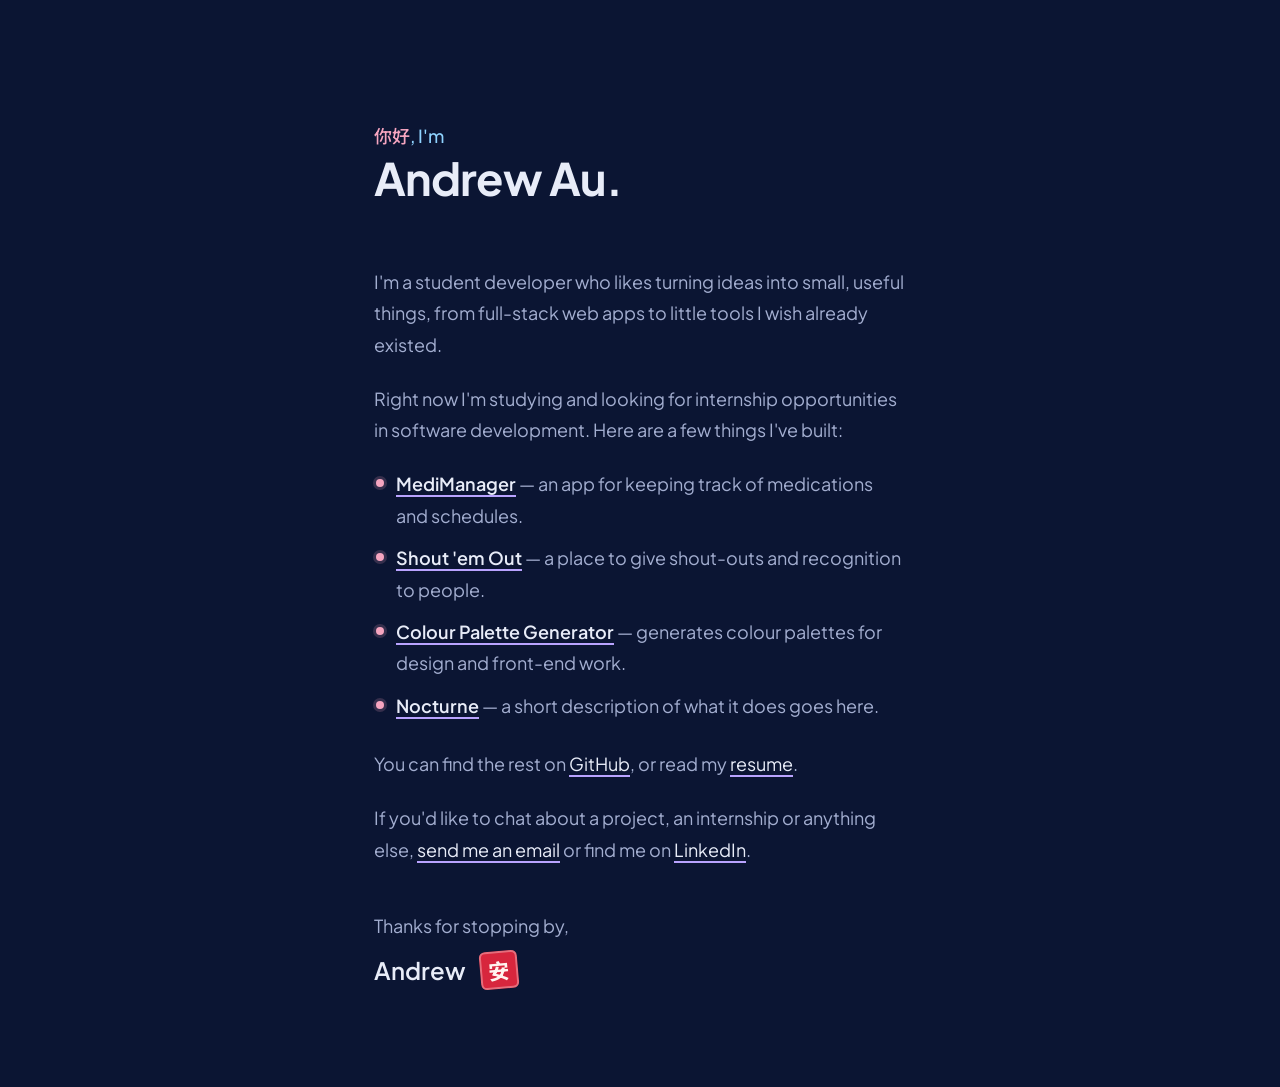
==== index.html @ 867ec083 "Andrew Au portfolio: letter-style one-page site" ====
<!doctype html>
<html lang="en">
<head>
  <meta charset="utf-8">
  <meta name="viewport" content="width=device-width, initial-scale=1">
  <title>Andrew Au</title>
  <meta name="description" content="Andrew Au, student developer. Projects, resume and contact.">
  <meta name="theme-color" content="#0b1533">
  <meta property="og:title" content="Andrew Au">
  <meta property="og:description" content="Student developer. Projects, resume and contact.">
  <meta property="og:type" content="website">
  <link rel="icon" href="assets/favicon.svg" type="image/svg+xml">
  <link rel="preconnect" href="https://fonts.googleapis.com">
  <link rel="preconnect" href="https://fonts.gstatic.com" crossorigin>
  <link href="https://fonts.googleapis.com/css2?family=Plus+Jakarta+Sans:wght@400;500;600;700&family=Noto+Sans+TC:wght@400;700&display=swap" rel="stylesheet">
  <link rel="stylesheet" href="style.css">
</head>
<body>
  <main class="letter">
    <header>
      <p class="greeting"><span class="zh" lang="zh-Hant">你好</span>, I'm</p>
      <h1>Andrew Au.</h1>
    </header>

    <!-- TODO: replace with your own words. Keep it short and personal. -->
    <p>
      I'm a student developer who likes turning ideas into small, useful things,
      from full-stack web apps to little tools I wish already existed.
    </p>
    <p>
      Right now I'm studying and looking for internship opportunities in software
      development. Here are a few things I've built:
    </p>

    <!-- TODO: update each description. -->
    <ul class="projects">
      <li>
        <a href="https://github.com/eysix/medimanager">MediManager</a>
        <span>an app for keeping track of medications and schedules.</span>
      </li>
      <li>
        <a href="https://github.com/eysix/Shout-em-Out">Shout 'em Out</a>
        <span>a place to give shout-outs and recognition to people.</span>
      </li>
      <li>
        <a href="https://github.com/eysix/Colour-Palette-Generator">Colour Palette Generator</a>
        <span>generates colour palettes for design and front-end work.</span>
      </li>
      <li>
        <a href="https://github.com/eysix/Nocturne">Nocturne</a>
        <span>a short description of what it does goes here.</span>
      </li>
    </ul>

    <p>
      You can find the rest on <a href="https://github.com/eysix">GitHub</a>,
      or read my <a href="assets/andrew-au-resume.pdf">resume</a>.
    </p>

    <!-- TODO: replace the email and LinkedIn links. -->
    <p>
      If you'd like to chat about a project, an internship or anything else,
      <a href="mailto:hello@example.com">send me an email</a>
      or find me on <a href="https://www.linkedin.com/">LinkedIn</a>.
    </p>

    <footer class="signoff">
      <p>Thanks for stopping by,</p>
      <div class="signature">
        <span>Andrew</span>
        <!-- TODO: swap 安 for a character from your Chinese name. -->
        <span class="seal" aria-hidden="true">安</span>
      </div>
    </footer>
  </main>
</body>
</html>
---- style.css ----
:root {
  --bg: #0b1533;          /* royal navy */
  --text: #e8ecf8;
  --muted: #a3aed0;
  --purple: #b9a3ff;
  --sky: #8fd3ff;
  --vermilion: #d7263d;   /* seal red */
  --blossom: #f6a5c0;     /* plum blossom pink */

  --font: "Plus Jakarta Sans", "Noto Sans TC", system-ui, -apple-system, "Segoe UI", Roboto, sans-serif;
  --font-zh: "Noto Sans TC", "PingFang TC", "Microsoft JhengHei", sans-serif;
  color-scheme: dark;
}

*,
*::before,
*::after {
  box-sizing: border-box;
}

body {
  margin: 0;
  background: var(--bg);
  color: var(--text);
  font-family: var(--font);
  font-size: 18px;
  line-height: 1.75;
  -webkit-font-smoothing: antialiased;
}

.letter {
  max-width: 580px;
  margin: 0 auto;
  padding: 120px 24px 96px;
}

p {
  margin: 0 0 1.25em;
  color: var(--muted);
}

a {
  color: var(--text);
  text-decoration: underline;
  text-decoration-color: var(--purple);
  text-decoration-thickness: 1.5px;
  text-underline-offset: 4px;
  transition: color 0.15s ease, text-decoration-color 0.15s ease;
}

a:hover {
  color: var(--sky);
  text-decoration-color: var(--sky);
}

:focus-visible {
  outline: 2px solid var(--sky);
  outline-offset: 3px;
  border-radius: 2px;
}

/* Opening */
.greeting {
  margin: 0;
  color: var(--sky);
  font-weight: 500;
}

.zh {
  font-family: var(--font-zh);
  color: var(--blossom);
}

h1 {
  margin: 0 0 1.4em;
  font-size: clamp(2.2rem, 7vw, 2.8rem);
  font-weight: 700;
  line-height: 1.15;
  letter-spacing: -0.02em;
}

/* Project list */
.projects {
  list-style: none;
  margin: 0 0 1.5em;
  padding: 0;
}

.projects li {
  position: relative;
  padding-left: 22px;
  margin-bottom: 0.6em;
  color: var(--muted);
}

/* Small plum-blossom bullet */
.projects li::before {
  content: "";
  position: absolute;
  left: 2px;
  top: 0.62em;
  width: 8px;
  height: 8px;
  border-radius: 50%;
  background: var(--blossom);
  box-shadow: 0 0 0 3px rgba(246, 165, 192, 0.18);
}

.projects a {
  font-weight: 600;
}

.projects span::before {
  content: " — ";
}

/* Sign-off */
.signoff {
  margin-top: 2.5em;
}

.signoff p {
  margin-bottom: 0.4em;
}

.signature {
  display: flex;
  align-items: center;
  gap: 14px;
  font-size: 1.5rem;
  font-weight: 600;
  color: var(--text);
}

.seal {
  display: inline-grid;
  place-items: center;
  width: 38px;
  height: 38px;
  border-radius: 6px;
  background: var(--vermilion);
  color: #fff4ef;
  font-family: var(--font-zh);
  font-size: 21px;
  font-weight: 700;
  line-height: 1;
  transform: rotate(-5deg);
  box-shadow: inset 0 0 0 2px rgba(255, 244, 239, 0.35);
}

@media (max-width: 480px) {
  body {
    font-size: 17px;
  }
  .letter {
    padding-top: 72px;
  }
}

@media (prefers-reduced-motion: reduce) {
  a {
    transition: none;
  }
}
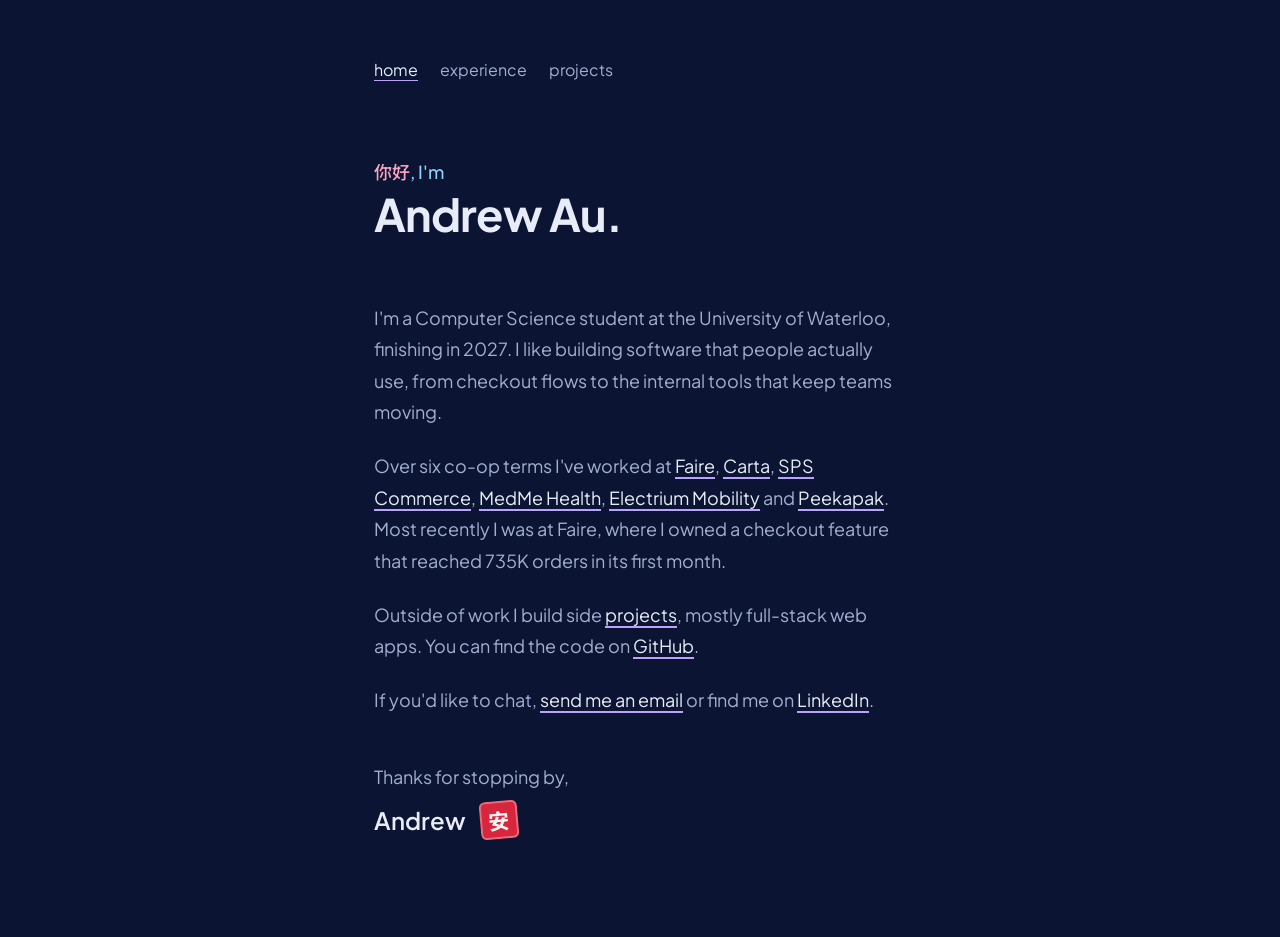
==== commit e6c87fdc: "Add Experience and Projects pages from resume and repos" ====
--- a/index.html
+++ b/index.html
@@ -4,10 +4,10 @@
   <meta charset="utf-8">
   <meta name="viewport" content="width=device-width, initial-scale=1">
   <title>Andrew Au</title>
-  <meta name="description" content="Andrew Au, student developer. Projects, resume and contact.">
+  <meta name="description" content="Andrew Au, Computer Science student at the University of Waterloo and software engineer.">
   <meta name="theme-color" content="#0b1533">
   <meta property="og:title" content="Andrew Au">
-  <meta property="og:description" content="Student developer. Projects, resume and contact.">
+  <meta property="og:description" content="Computer Science student at the University of Waterloo and software engineer.">
   <meta property="og:type" content="website">
   <link rel="icon" href="assets/favicon.svg" type="image/svg+xml">
   <link rel="preconnect" href="https://fonts.googleapis.com">
@@ -17,51 +17,40 @@
 </head>
 <body>
   <main class="letter">
+    <nav class="site-nav" aria-label="Main">
+      <a href="index.html" aria-current="page">home</a>
+      <a href="experience.html">experience</a>
+      <a href="projects.html">projects</a>
+    </nav>
+
     <header>
       <p class="greeting"><span class="zh" lang="zh-Hant">你好</span>, I'm</p>
       <h1>Andrew Au.</h1>
     </header>
 
-    <!-- TODO: replace with your own words. Keep it short and personal. -->
     <p>
-      I'm a student developer who likes turning ideas into small, useful things,
-      from full-stack web apps to little tools I wish already existed.
+      I'm a Computer Science student at the University of Waterloo, finishing in 2027.
+      I like building software that people actually use, from checkout flows to the
+      internal tools that keep teams moving.
     </p>
     <p>
-      Right now I'm studying and looking for internship opportunities in software
-      development. Here are a few things I've built:
+      Over six co-op terms I've worked at
+      <a href="experience.html#faire">Faire</a>,
+      <a href="experience.html#carta">Carta</a>,
+      <a href="experience.html#sps">SPS Commerce</a>,
+      <a href="experience.html#medme">MedMe Health</a>,
+      <a href="experience.html#electrium">Electrium Mobility</a> and
+      <a href="experience.html#peekapak">Peekapak</a>.
+      Most recently I was at Faire, where I owned a checkout feature that reached
+      735K orders in its first month.
     </p>
-
-    <!-- TODO: update each description. -->
-    <ul class="projects">
-      <li>
-        <a href="https://github.com/eysix/medimanager">MediManager</a>
-        <span>an app for keeping track of medications and schedules.</span>
-      </li>
-      <li>
-        <a href="https://github.com/eysix/Shout-em-Out">Shout 'em Out</a>
-        <span>a place to give shout-outs and recognition to people.</span>
-      </li>
-      <li>
-        <a href="https://github.com/eysix/Colour-Palette-Generator">Colour Palette Generator</a>
-        <span>generates colour palettes for design and front-end work.</span>
-      </li>
-      <li>
-        <a href="https://github.com/eysix/Nocturne">Nocturne</a>
-        <span>a short description of what it does goes here.</span>
-      </li>
-    </ul>
-
     <p>
-      You can find the rest on <a href="https://github.com/eysix">GitHub</a>,
-      or read my <a href="assets/andrew-au-resume.pdf">resume</a>.
+      Outside of work I build side <a href="projects.html">projects</a>, mostly
+      full-stack web apps. You can find the code on <a href="https://github.com/eysix">GitHub</a>.
     </p>
-
-    <!-- TODO: replace the email and LinkedIn links. -->
     <p>
-      If you'd like to chat about a project, an internship or anything else,
-      <a href="mailto:hello@example.com">send me an email</a>
-      or find me on <a href="https://www.linkedin.com/">LinkedIn</a>.
+      If you'd like to chat, <a href="mailto:a6au@uwaterloo.ca">send me an email</a>
+      or find me on <a href="https://www.linkedin.com/in/andrewuau/">LinkedIn</a>.
     </p>
 
     <footer class="signoff">
--- a/style.css
+++ b/style.css
@@ -31,7 +31,7 @@
 .letter {
   max-width: 580px;
   margin: 0 auto;
-  padding: 120px 24px 96px;
+  padding: 56px 24px 96px;
 }
 
 p {
@@ -79,39 +79,127 @@
   letter-spacing: -0.02em;
 }
 
-/* Project list */
-.projects {
+/* Top navigation */
+.site-nav {
+  display: flex;
+  gap: 22px;
+  margin-bottom: 72px;
+  font-size: 16px;
+}
+
+.site-nav a {
+  color: var(--muted);
+  text-decoration: none;
+}
+
+.site-nav a:hover {
+  color: var(--sky);
+}
+
+.site-nav a[aria-current="page"] {
+  color: var(--text);
+  text-decoration: underline;
+  text-decoration-color: var(--purple);
+}
+
+/* Inner page heading */
+.page-head {
+  display: flex;
+  align-items: center;
+  gap: 14px;
+  margin-bottom: 2em;
+}
+
+.page-head h1 {
+  margin: 0;
+}
+
+.zh-label {
+  font-family: var(--font-zh);
+  font-size: 0.95rem;
+  font-weight: 700;
+  letter-spacing: 0.1em;
+  color: var(--vermilion);
+  padding: 1px 8px;
+  border: 1.5px solid var(--vermilion);
+  border-radius: 4px;
+}
+
+/* Experience and project entries */
+.entry {
+  margin-bottom: 2.6em;
+}
+
+.entry h2 {
+  margin: 0;
+  font-size: 1.15rem;
+  font-weight: 700;
+  line-height: 1.4;
+  color: var(--text);
+}
+
+.entry .role {
+  display: inline-block;
+  font-weight: 500;
+  color: var(--sky);
+}
+
+.entry .role::before {
+  content: "· ";
+  color: var(--muted);
+}
+
+.entry .meta {
+  margin: 0.1em 0 0.7em;
+  font-size: 15px;
+}
+
+.entry p {
+  margin-bottom: 0.6em;
+}
+
+.entry strong {
+  color: var(--text);
+  font-weight: 600;
+}
+
+.entry ul {
   list-style: none;
-  margin: 0 0 1.5em;
+  margin: 0;
   padding: 0;
 }
 
-.projects li {
+.entry li {
   position: relative;
   padding-left: 22px;
-  margin-bottom: 0.6em;
+  margin-bottom: 0.55em;
   color: var(--muted);
 }
 
 /* Small plum-blossom bullet */
-.projects li::before {
+.entry li::before {
   content: "";
   position: absolute;
   left: 2px;
-  top: 0.62em;
-  width: 8px;
-  height: 8px;
+  top: 0.68em;
+  width: 7px;
+  height: 7px;
   border-radius: 50%;
   background: var(--blossom);
   box-shadow: 0 0 0 3px rgba(246, 165, 192, 0.18);
 }
 
-.projects a {
+.entry .links {
+  display: flex;
+  gap: 18px;
   font-weight: 600;
 }
 
-.projects span::before {
-  content: " — ";
+.page-foot {
+  display: flex;
+  align-items: center;
+  justify-content: space-between;
+  margin-top: 3.5em;
 }
 
 /* Sign-off */
@@ -148,12 +236,28 @@
   box-shadow: inset 0 0 0 2px rgba(255, 244, 239, 0.35);
 }
 
+.seal-sm {
+  width: 30px;
+  height: 30px;
+  font-size: 16px;
+  border-radius: 5px;
+}
+
 @media (max-width: 480px) {
   body {
     font-size: 17px;
   }
   .letter {
-    padding-top: 72px;
+    padding-top: 40px;
+  }
+  .site-nav {
+    margin-bottom: 56px;
+  }
+  .entry .role {
+    display: block;
+  }
+  .entry .role::before {
+    content: none;
   }
 }
 
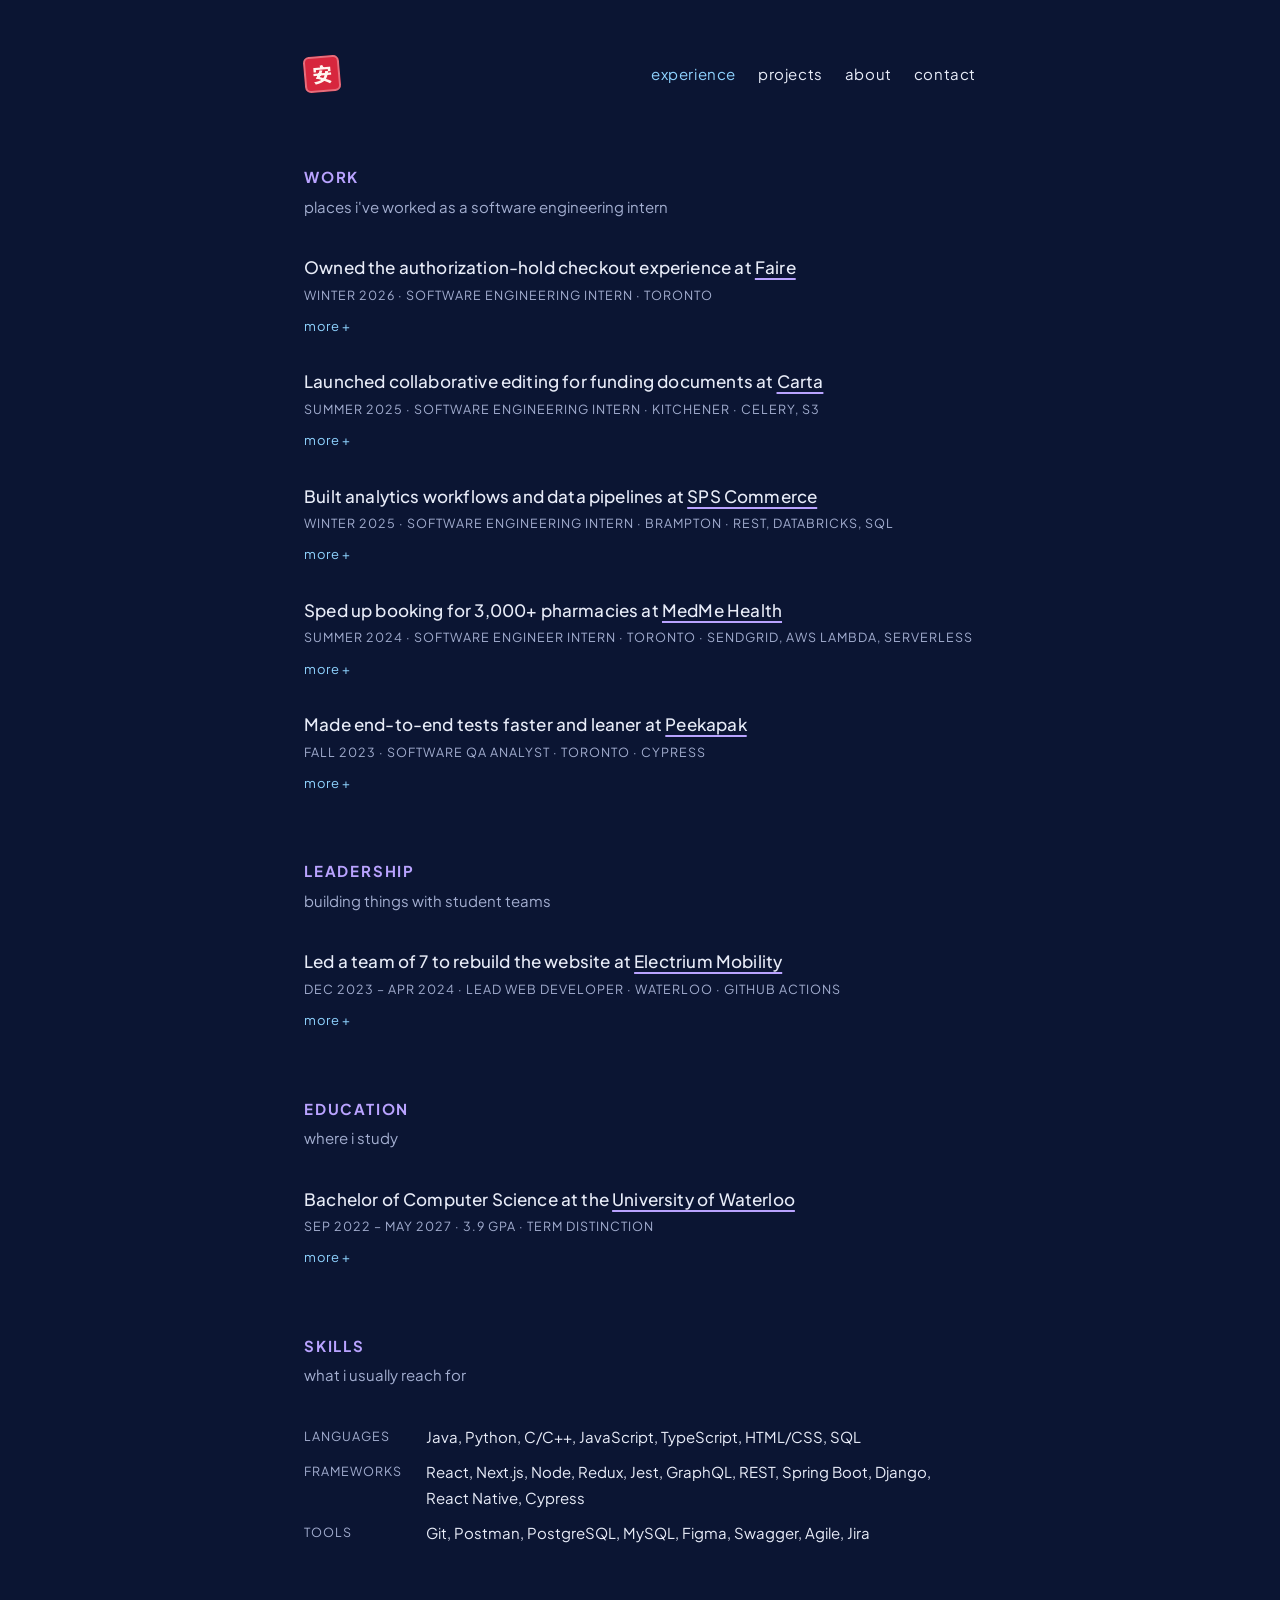
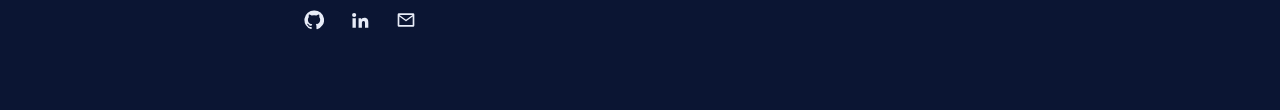
==== commit 0b57cb0e: "Restructure site after tianhuiyang.me Experience is now the home page with one-line entries and a "m" ====
--- a/index.html
+++ b/index.html
@@ -7,7 +7,7 @@
   <meta name="description" content="Andrew Au, Computer Science student at the University of Waterloo and software engineer.">
   <meta name="theme-color" content="#0b1533">
   <meta property="og:title" content="Andrew Au">
-  <meta property="og:description" content="Computer Science student at the University of Waterloo and software engineer.">
+  <meta property="og:description" content="Andrew Au, Computer Science student at the University of Waterloo and software engineer.">
   <meta property="og:type" content="website">
   <link rel="icon" href="assets/favicon.svg" type="image/svg+xml">
   <link rel="preconnect" href="https://fonts.googleapis.com">
@@ -16,51 +16,135 @@
   <link rel="stylesheet" href="style.css">
 </head>
 <body>
-  <main class="letter">
-    <nav class="site-nav" aria-label="Main">
-      <a href="index.html" aria-current="page">home</a>
-      <a href="experience.html">experience</a>
-      <a href="projects.html">projects</a>
-    </nav>
-
-    <header>
-      <p class="greeting"><span class="zh" lang="zh-Hant">你好</span>, I'm</p>
-      <h1>Andrew Au.</h1>
+  <div class="page">
+    <header class="site-head">
+      <!-- TODO: swap 安 for a character from your Chinese name (also in assets/favicon.svg). -->
+      <a class="seal" href="index.html" aria-label="Andrew Au, home" lang="zh-Hant">安</a>
+      <nav class="site-nav" aria-label="Main">
+        <a href="index.html" aria-current="page">experience</a>
+        <a href="projects.html">projects</a>
+        <a href="about.html">about</a>
+        <a href="mailto:a6au@uwaterloo.ca">contact</a>
+      </nav>
     </header>
 
-    <p>
-      I'm a Computer Science student at the University of Waterloo, finishing in 2027.
-      I like building software that people actually use, from checkout flows to the
-      internal tools that keep teams moving.
-    </p>
-    <p>
-      Over six co-op terms I've worked at
-      <a href="experience.html#faire">Faire</a>,
-      <a href="experience.html#carta">Carta</a>,
-      <a href="experience.html#sps">SPS Commerce</a>,
-      <a href="experience.html#medme">MedMe Health</a>,
-      <a href="experience.html#electrium">Electrium Mobility</a> and
-      <a href="experience.html#peekapak">Peekapak</a>.
-      Most recently I was at Faire, where I owned a checkout feature that reached
-      735K orders in its first month.
-    </p>
-    <p>
-      Outside of work I build side <a href="projects.html">projects</a>, mostly
-      full-stack web apps. You can find the code on <a href="https://github.com/eysix">GitHub</a>.
-    </p>
-    <p>
-      If you'd like to chat, <a href="mailto:a6au@uwaterloo.ca">send me an email</a>
-      or find me on <a href="https://www.linkedin.com/in/andrewuau/">LinkedIn</a>.
-    </p>
+    <main>
+      <section>
+        <h2 class="label">Work</h2>
+        <p class="sub">places i've worked as a software engineering intern</p>
+      <article class="entry" id="faire">
+        <h3>Owned the authorization-hold checkout experience at <a href="https://www.faire.com/">Faire</a></h3>
+        <p class="meta">Winter 2026 · Software Engineering Intern · Toronto</p>
+        <details>
+          <summary>more</summary>
+          <ul>
+            <li>Owned the authorization-hold checkout UI end to end, partnering with backend and data teams to add adoption and outcome tracking. It reached up to 735K checkout orders in the first month of rollout.</li>
+            <li>Revamped the internal Retailer Profile page for CX and Ops teams, making it 54% faster and saving an estimated $40K a year.</li>
+            <li>Introduced a delayed MFA blocker for brand user invitations after a phishing incident that caused $25K in losses, cutting suspicious invite activity by 40% with no measurable drop in conversion.</li>
+          </ul>
+        </details>
+      </article>
+      <article class="entry" id="carta">
+        <h3>Launched collaborative editing for funding documents at <a href="https://carta.com/">Carta</a></h3>
+        <p class="meta">Summer 2025 · Software Engineering Intern · Kitchener · Celery, S3</p>
+        <details>
+          <summary>more</summary>
+          <ul>
+            <li>Launched collaborative editing so multiple stakeholders can complete funding documents at the same time, on a platform that has facilitated over $14B in private funding.</li>
+            <li>Resolved about 30% of the team's recurring on-call tickets with a product-wide fix that prevents invalid contact entries on fund agreements.</li>
+            <li>Deployed a Celery task that turns investor data into Excel summaries on S3 in under 10 seconds.</li>
+          </ul>
+        </details>
+      </article>
+      <article class="entry" id="sps">
+        <h3>Built analytics workflows and data pipelines at <a href="https://www.spscommerce.com/">SPS Commerce</a></h3>
+        <p class="meta">Winter 2025 · Software Engineering Intern · Brampton · REST, Databricks, SQL</p>
+        <details>
+          <summary>more</summary>
+          <ul>
+            <li>Built user-facing features and REST APIs, including an activity log for securable attributes and a workflow behind 500+ daily Excel downloads for retailer analytics.</li>
+            <li>Built an ETL pipeline for 200K+ user account records using Databricks and the Medallion Architecture, contributing to Databricks standards adopted by 3 teams.</li>
+          </ul>
+        </details>
+      </article>
+      <article class="entry" id="medme">
+        <h3>Sped up booking for 3,000+ pharmacies at <a href="https://www.medmehealth.com/">MedMe Health</a></h3>
+        <p class="meta">Summer 2024 · Software Engineer Intern · Toronto · SendGrid, AWS Lambda, Serverless</p>
+        <details>
+          <summary>more</summary>
+          <ul>
+            <li>Implemented multi-service booking flows for 3,000+ pharmacies across North America, cutting average booking time from 5 minutes to 3.</li>
+            <li>Built a microservice that attaches calendar files to patient emails using SendGrid, AWS Lambda and Serverless, raising email engagement by 25%.</li>
+            <li>Led UI/UX improvements with product design, creating two design system components and improving responsiveness across the platform.</li>
+          </ul>
+        </details>
+      </article>
+      <article class="entry" id="peekapak">
+        <h3>Made end-to-end tests faster and leaner at <a href="https://www.peekapak.com/">Peekapak</a></h3>
+        <p class="meta">Fall 2023 · Software QA Analyst · Toronto · Cypress</p>
+        <details>
+          <summary>more</summary>
+          <ul>
+            <li>Wrote and maintained end-to-end Cypress tests, refactoring smoke tests to run 30% faster with 34% less code.</li>
+            <li>Led test planning for the platform, including smoke and regression testing.</li>
+          </ul>
+        </details>
+      </article>
+      </section>
 
-    <footer class="signoff">
-      <p>Thanks for stopping by,</p>
-      <div class="signature">
-        <span>Andrew</span>
-        <!-- TODO: swap 安 for a character from your Chinese name. -->
-        <span class="seal" aria-hidden="true">安</span>
-      </div>
+      <section>
+        <h2 class="label">Leadership</h2>
+        <p class="sub">building things with student teams</p>
+      <article class="entry" id="electrium">
+        <h3>Led a team of 7 to rebuild the website at <a href="https://electriummobility.com/">Electrium Mobility</a></h3>
+        <p class="meta">Dec 2023 – Apr 2024 · Lead Web Developer · Waterloo · GitHub Actions</p>
+        <details>
+          <summary>more</summary>
+          <ul>
+            <li>Led a team of 7 to rebuild the site in under 4 months, helping secure over $3,000 in funding.</li>
+            <li>Set up a GitHub Actions CI/CD pipeline that cut deployment time from 7 minutes to about 1.</li>
+          </ul>
+        </details>
+      </article>
+      </section>
+
+      <section>
+        <h2 class="label">Education</h2>
+        <p class="sub">where i study</p>
+      <article class="entry" id="education">
+        <h3>Bachelor of Computer Science at the <a href="https://uwaterloo.ca/">University of Waterloo</a></h3>
+        <p class="meta">Sep 2022 – May 2027 · 3.9 GPA · Term Distinction</p>
+        <details>
+          <summary>more</summary>
+          <ul>
+            <li>Relevant courses: Object-Oriented Software Development, Data Structures and Data Management, Algorithms, Operating Systems and User Interfaces.</li>
+          </ul>
+        </details>
+      </article>
+      </section>
+
+      <section id="skills">
+        <h2 class="label">Skills</h2>
+        <p class="sub">what i usually reach for</p>
+        <dl class="skills">
+          <dt>Languages</dt><dd>Java, Python, C/C++, JavaScript, TypeScript, HTML/CSS, SQL</dd>
+          <dt>Frameworks</dt><dd>React, Next.js, Node, Redux, Jest, GraphQL, REST, Spring Boot, Django, React Native, Cypress</dd>
+          <dt>Tools</dt><dd>Git, Postman, PostgreSQL, MySQL, Figma, Swagger, Agile, Jira</dd>
+        </dl>
+      </section>
+    </main>
+
+    <footer class="socials">
+      <a href="https://github.com/eysix" aria-label="GitHub">
+        <svg viewBox="0 0 24 24" aria-hidden="true"><path d="M12 .5a11.5 11.5 0 0 0-3.64 22.41c.58.1.79-.25.79-.56v-2c-3.2.7-3.88-1.37-3.88-1.37-.52-1.33-1.28-1.69-1.28-1.69-1.05-.71.08-.7.08-.7 1.16.08 1.77 1.19 1.77 1.19 1.03 1.77 2.7 1.26 3.36.96.1-.75.4-1.26.73-1.55-2.55-.29-5.24-1.28-5.24-5.68 0-1.26.45-2.28 1.19-3.09-.12-.29-.52-1.46.11-3.05 0 0 .97-.31 3.17 1.18a11 11 0 0 1 5.77 0c2.2-1.49 3.17-1.18 3.17-1.18.63 1.59.23 2.76.11 3.05.74.81 1.19 1.83 1.19 3.09 0 4.41-2.69 5.38-5.25 5.67.41.36.78 1.06.78 2.14v3.17c0 .31.21.67.8.56A11.5 11.5 0 0 0 12 .5Z"/></svg>
+      </a>
+      <a href="https://www.linkedin.com/in/andrewuau/" aria-label="LinkedIn">
+        <svg viewBox="0 0 24 24" aria-hidden="true"><path d="M4.98 3.5a2.5 2.5 0 1 1 0 5 2.5 2.5 0 0 1 0-5ZM3 9.75h4v11.5H3V9.75Zm6.5 0h3.83v1.57h.05c.53-1 1.84-2.07 3.8-2.07 4.06 0 4.82 2.67 4.82 6.15v5.85h-4v-5.19c0-1.24-.02-2.83-1.73-2.83-1.73 0-2 1.35-2 2.74v5.28h-4V9.75Z"/></svg>
+      </a>
+      <a href="mailto:a6au@uwaterloo.ca" aria-label="Email">
+        <svg viewBox="0 0 24 24" aria-hidden="true"><path d="M2 5.5A1.5 1.5 0 0 1 3.5 4h17A1.5 1.5 0 0 1 22 5.5v13a1.5 1.5 0 0 1-1.5 1.5h-17A1.5 1.5 0 0 1 2 18.5v-13Zm2.2.5L12 11.6 19.8 6H4.2ZM20 7.9l-7.42 5.33a1 1 0 0 1-1.16 0L4 7.9V18h16V7.9Z"/></svg>
+      </a>
     </footer>
-  </main>
+  </div>
 </body>
 </html>
--- a/style.css
+++ b/style.css
@@ -23,24 +23,23 @@
   background: var(--bg);
   color: var(--text);
   font-family: var(--font);
-  font-size: 18px;
-  line-height: 1.75;
+  font-size: 16px;
+  line-height: 1.7;
   -webkit-font-smoothing: antialiased;
 }
 
-.letter {
-  max-width: 580px;
+.page {
+  max-width: 720px;
   margin: 0 auto;
-  padding: 56px 24px 96px;
+  padding: 56px 24px 80px;
 }
 
 p {
   margin: 0 0 1.25em;
-  color: var(--muted);
 }
 
 a {
-  color: var(--text);
+  color: inherit;
   text-decoration: underline;
   text-decoration-color: var(--purple);
   text-decoration-thickness: 1.5px;
@@ -59,210 +58,267 @@
   border-radius: 2px;
 }
 
-/* Opening */
-.greeting {
-  margin: 0;
-  color: var(--sky);
-  font-weight: 500;
-}
-
-.zh {
-  font-family: var(--font-zh);
-  color: var(--blossom);
-}
-
-h1 {
-  margin: 0 0 1.4em;
-  font-size: clamp(2.2rem, 7vw, 2.8rem);
-  font-weight: 700;
-  line-height: 1.15;
-  letter-spacing: -0.02em;
-}
-
-/* Top navigation */
-.site-nav {
-  display: flex;
-  gap: 22px;
-  margin-bottom: 72px;
-  font-size: 16px;
-}
-
-.site-nav a {
-  color: var(--muted);
-  text-decoration: none;
-}
-
-.site-nav a:hover {
-  color: var(--sky);
-}
-
-.site-nav a[aria-current="page"] {
-  color: var(--text);
-  text-decoration: underline;
-  text-decoration-color: var(--purple);
-}
-
-/* Inner page heading */
-.page-head {
-  display: flex;
-  align-items: center;
-  gap: 14px;
-  margin-bottom: 2em;
-}
-
-.page-head h1 {
-  margin: 0;
-}
-
-.zh-label {
-  font-family: var(--font-zh);
-  font-size: 0.95rem;
-  font-weight: 700;
-  letter-spacing: 0.1em;
-  color: var(--vermilion);
-  padding: 1px 8px;
-  border: 1.5px solid var(--vermilion);
-  border-radius: 4px;
-}
-
-/* Experience and project entries */
-.entry {
-  margin-bottom: 2.6em;
-}
-
-.entry h2 {
-  margin: 0;
-  font-size: 1.15rem;
-  font-weight: 700;
-  line-height: 1.4;
-  color: var(--text);
-}
-
-.entry .role {
-  display: inline-block;
-  font-weight: 500;
-  color: var(--sky);
-}
-
-.entry .role::before {
-  content: "· ";
-  color: var(--muted);
-}
-
-.entry .meta {
-  margin: 0.1em 0 0.7em;
-  font-size: 15px;
-}
-
-.entry p {
-  margin-bottom: 0.6em;
-}
-
-.entry strong {
-  color: var(--text);
-  font-weight: 600;
-}
-
-.entry ul {
-  list-style: none;
-  margin: 0;
-  padding: 0;
-}
-
-.entry li {
-  position: relative;
-  padding-left: 22px;
-  margin-bottom: 0.55em;
-  color: var(--muted);
-}
-
-/* Small plum-blossom bullet */
-.entry li::before {
-  content: "";
-  position: absolute;
-  left: 2px;
-  top: 0.68em;
-  width: 7px;
-  height: 7px;
-  border-radius: 50%;
-  background: var(--blossom);
-  box-shadow: 0 0 0 3px rgba(246, 165, 192, 0.18);
-}
-
-.entry .links {
-  display: flex;
-  gap: 18px;
-  font-weight: 600;
-}
-
-.page-foot {
+/* Header: seal on the left, menu on the right */
+.site-head {
   display: flex;
   align-items: center;
   justify-content: space-between;
-  margin-top: 3.5em;
-}
-
-/* Sign-off */
-.signoff {
-  margin-top: 2.5em;
-}
-
-.signoff p {
-  margin-bottom: 0.4em;
-}
-
-.signature {
-  display: flex;
-  align-items: center;
-  gap: 14px;
-  font-size: 1.5rem;
-  font-weight: 600;
-  color: var(--text);
+  gap: 16px;
+  margin-bottom: 72px;
 }
 
 .seal {
   display: inline-grid;
   place-items: center;
-  width: 38px;
-  height: 38px;
+  flex: none;
+  width: 36px;
+  height: 36px;
   border-radius: 6px;
   background: var(--vermilion);
   color: #fff4ef;
   font-family: var(--font-zh);
-  font-size: 21px;
+  font-size: 20px;
   font-weight: 700;
   line-height: 1;
+  text-decoration: none;
   transform: rotate(-5deg);
   box-shadow: inset 0 0 0 2px rgba(255, 244, 239, 0.35);
 }
 
-.seal-sm {
-  width: 30px;
-  height: 30px;
-  font-size: 16px;
-  border-radius: 5px;
-}
-
-@media (max-width: 480px) {
-  body {
-    font-size: 17px;
-  }
-  .letter {
-    padding-top: 40px;
+.seal:hover {
+  color: #fff4ef;
+  transform: rotate(0deg);
+}
+
+.site-nav {
+  display: flex;
+  flex-wrap: wrap;
+  justify-content: flex-end;
+  gap: 4px 22px;
+  font-size: 15px;
+  letter-spacing: 0.04em;
+}
+
+.site-nav a {
+  color: var(--text);
+  text-decoration: none;
+}
+
+.site-nav a:hover,
+.site-nav a[aria-current="page"] {
+  color: var(--sky);
+}
+
+/* Sections: small spaced-out label, lowercase line under it */
+section {
+  margin-bottom: 64px;
+}
+
+.label {
+  margin: 0;
+  font-size: 15px;
+  font-weight: 700;
+  letter-spacing: 0.12em;
+  text-transform: uppercase;
+  color: var(--purple);
+}
+
+.label .zh {
+  font-family: var(--font-zh);
+  color: var(--blossom);
+  letter-spacing: 0.05em;
+}
+
+.sub {
+  margin: 4px 0 36px;
+  font-size: 15px;
+  color: var(--muted);
+}
+
+/* One-line entries */
+.entry {
+  margin-bottom: 32px;
+}
+
+.entry h3 {
+  margin: 0;
+  font-size: 17px;
+  font-weight: 500;
+  line-height: 1.5;
+  letter-spacing: 0.01em;
+}
+
+.entry .meta {
+  margin: 4px 0 0;
+  font-size: 12.5px;
+  letter-spacing: 0.08em;
+  text-transform: uppercase;
+  color: var(--muted);
+}
+
+.entry .links {
+  display: flex;
+  gap: 18px;
+  margin: 6px 0 0;
+  font-size: 14px;
+}
+
+.entry .links a {
+  color: var(--sky);
+  text-decoration-color: transparent;
+}
+
+.entry .links a:hover {
+  text-decoration-color: var(--sky);
+}
+
+/* "more" toggle for full resume bullets */
+details {
+  margin-top: 6px;
+  font-size: 15px;
+  color: var(--muted);
+}
+
+summary {
+  display: inline-block;
+  cursor: pointer;
+  list-style: none;
+  font-size: 13px;
+  letter-spacing: 0.04em;
+  color: var(--sky);
+}
+
+summary::-webkit-details-marker {
+  display: none;
+}
+
+summary::after {
+  content: " +";
+}
+
+details[open] summary::after {
+  content: " −";
+}
+
+details ul {
+  list-style: none;
+  margin: 10px 0 0;
+  padding: 0;
+}
+
+details li {
+  position: relative;
+  padding-left: 22px;
+  margin-bottom: 0.5em;
+}
+
+/* Small plum-blossom bullet */
+details li::before {
+  content: "";
+  position: absolute;
+  left: 2px;
+  top: 0.7em;
+  width: 6px;
+  height: 6px;
+  border-radius: 50%;
+  background: var(--blossom);
+  box-shadow: 0 0 0 3px rgba(246, 165, 192, 0.18);
+}
+
+/* Skills */
+.skills {
+  display: grid;
+  grid-template-columns: max-content 1fr;
+  gap: 10px 24px;
+  margin: 0;
+  font-size: 15px;
+}
+
+.skills dt {
+  font-size: 12.5px;
+  letter-spacing: 0.08em;
+  text-transform: uppercase;
+  color: var(--muted);
+  padding-top: 2px;
+}
+
+.skills dd {
+  margin: 0;
+}
+
+/* About page reads like a letter */
+.letter p {
+  max-width: 600px;
+  color: var(--text);
+}
+
+.letter .sub {
+  color: var(--muted);
+}
+
+.signoff {
+  margin-top: 2.5em;
+}
+
+.signoff p {
+  margin-bottom: 0.3em;
+  color: var(--muted);
+}
+
+.signoff .signature {
+  font-size: 1.5rem;
+  font-weight: 600;
+  color: var(--text);
+}
+
+/* Icon row at the bottom of every page */
+.socials {
+  display: flex;
+  gap: 26px;
+}
+
+.socials a {
+  display: inline-flex;
+  color: var(--text);
+  text-decoration: none;
+}
+
+.socials a:hover {
+  color: var(--sky);
+}
+
+.socials svg {
+  width: 20px;
+  height: 20px;
+  fill: currentColor;
+}
+
+@media (max-width: 520px) {
+  .page {
+    padding: 36px 16px 64px;
+  }
+  .site-head {
+    margin-bottom: 52px;
   }
   .site-nav {
-    margin-bottom: 56px;
-  }
-  .entry .role {
-    display: block;
-  }
-  .entry .role::before {
-    content: none;
+    gap: 4px 16px;
+    font-size: 14px;
+  }
+  .entry h3 {
+    font-size: 16px;
+  }
+  .skills {
+    grid-template-columns: 1fr;
+    gap: 2px;
+  }
+  .skills dd {
+    margin-bottom: 10px;
   }
 }
 
 @media (prefers-reduced-motion: reduce) {
-  a {
+  a,
+  .seal {
     transition: none;
   }
 }
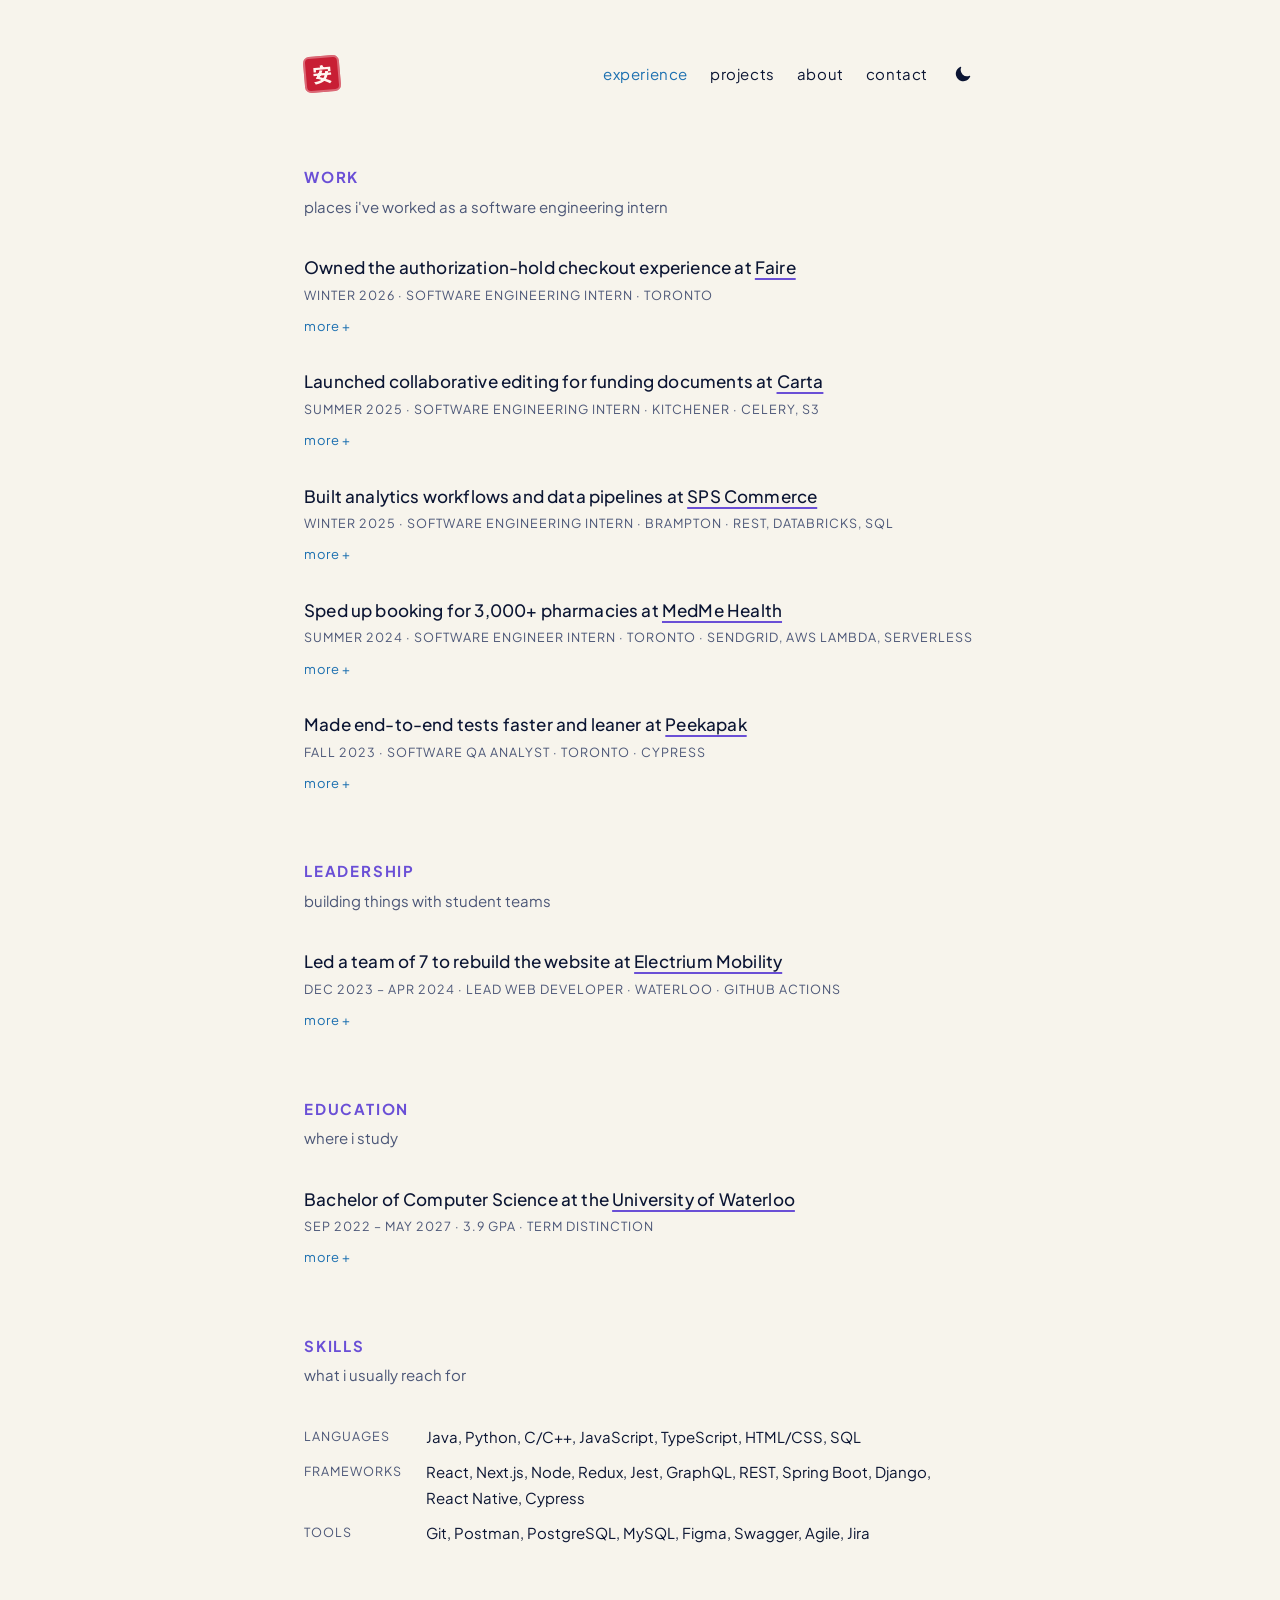
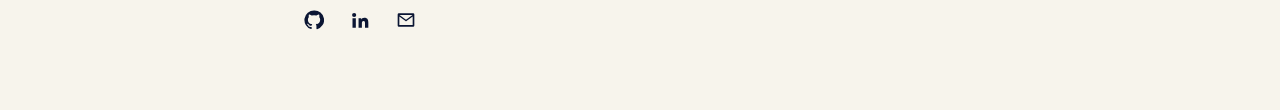
==== commit b9362e88: "Add light and dark mode with a toggle in the menu Follows the system setting by default; the moon/su" ====
--- a/index.html
+++ b/index.html
@@ -14,6 +14,7 @@
   <link rel="preconnect" href="https://fonts.gstatic.com" crossorigin>
   <link href="https://fonts.googleapis.com/css2?family=Plus+Jakarta+Sans:wght@400;500;600;700&family=Noto+Sans+TC:wght@400;700&display=swap" rel="stylesheet">
   <link rel="stylesheet" href="style.css">
+  <script src="theme.js"></script>
 </head>
 <body>
   <div class="page">
@@ -25,6 +26,10 @@
         <a href="projects.html">projects</a>
         <a href="about.html">about</a>
         <a href="mailto:a6au@uwaterloo.ca">contact</a>
+        <button class="theme-toggle" type="button" aria-label="Switch between light and dark mode">
+          <svg class="sun" viewBox="0 0 24 24" aria-hidden="true"><path d="M12 7a5 5 0 1 0 0 10 5 5 0 0 0 0-10Zm0-5a1 1 0 0 1 1 1v1.5a1 1 0 1 1-2 0V3a1 1 0 0 1 1-1Zm0 16.5a1 1 0 0 1 1 1V21a1 1 0 1 1-2 0v-1.5a1 1 0 0 1 1-1ZM3 11h1.5a1 1 0 1 1 0 2H3a1 1 0 1 1 0-2Zm16.5 0H21a1 1 0 1 1 0 2h-1.5a1 1 0 1 1 0-2ZM5.64 4.22l1.06 1.06a1 1 0 1 1-1.42 1.42L4.22 5.64a1 1 0 0 1 1.42-1.42Zm12.08 12.08 1.06 1.06a1 1 0 0 1-1.42 1.42l-1.06-1.06a1 1 0 0 1 1.42-1.42ZM4.22 18.36l1.06-1.06a1 1 0 1 1 1.42 1.42l-1.06 1.06a1 1 0 0 1-1.42-1.42ZM16.3 5.28l1.06-1.06a1 1 0 1 1 1.42 1.42L17.72 6.7a1 1 0 0 1-1.42-1.42Z"/></svg>
+          <svg class="moon" viewBox="0 0 24 24" aria-hidden="true"><path d="M20.7 14.4A8.5 8.5 0 0 1 9.6 3.3a.75.75 0 0 0-.98-.95A10 10 0 1 0 21.65 15.4a.75.75 0 0 0-.95-.98Z"/></svg>
+        </button>
       </nav>
     </header>
 
--- a/style.css
+++ b/style.css
@@ -10,6 +10,31 @@
   --font: "Plus Jakarta Sans", "Noto Sans TC", system-ui, -apple-system, "Segoe UI", Roboto, sans-serif;
   --font-zh: "Noto Sans TC", "PingFang TC", "Microsoft JhengHei", sans-serif;
   color-scheme: dark;
+}
+
+/* Light mode: rice-paper background with navy ink */
+:root[data-theme="light"] {
+  --bg: #f7f4ec;
+  --text: #0b1533;
+  --muted: #4b5677;
+  --purple: #6a4fd6;
+  --sky: #1b6fb0;
+  --vermilion: #c81e34;
+  --blossom: #d4487c;
+  color-scheme: light;
+}
+
+@media (prefers-color-scheme: light) {
+  :root:not([data-theme="dark"]) {
+    --bg: #f7f4ec;
+    --text: #0b1533;
+    --muted: #4b5677;
+    --purple: #6a4fd6;
+    --sky: #1b6fb0;
+    --vermilion: #c81e34;
+    --blossom: #d4487c;
+    color-scheme: light;
+  }
 }
 
 *,
@@ -92,6 +117,7 @@
 
 .site-nav {
   display: flex;
+  align-items: center;
   flex-wrap: wrap;
   justify-content: flex-end;
   gap: 4px 22px;
@@ -107,6 +133,40 @@
 .site-nav a:hover,
 .site-nav a[aria-current="page"] {
   color: var(--sky);
+}
+
+/* Light/dark toggle at the end of the menu */
+.theme-toggle {
+  display: inline-grid;
+  place-items: center;
+  width: 26px;
+  height: 26px;
+  padding: 0;
+  border: 0;
+  background: none;
+  color: var(--text);
+  cursor: pointer;
+}
+
+.theme-toggle:hover {
+  color: var(--sky);
+}
+
+.theme-toggle svg {
+  width: 18px;
+  height: 18px;
+  fill: currentColor;
+}
+
+/* Show the moon in light mode and the sun in dark mode */
+.theme-toggle .sun { display: block; }
+.theme-toggle .moon { display: none; }
+:root[data-theme="light"] .theme-toggle .sun { display: none; }
+:root[data-theme="light"] .theme-toggle .moon { display: block; }
+
+@media (prefers-color-scheme: light) {
+  :root:not([data-theme="dark"]) .theme-toggle .sun { display: none; }
+  :root:not([data-theme="dark"]) .theme-toggle .moon { display: block; }
 }
 
 /* Sections: small spaced-out label, lowercase line under it */
@@ -300,9 +360,13 @@
   .site-head {
     margin-bottom: 52px;
   }
+  .site-head {
+    gap: 12px;
+  }
   .site-nav {
-    gap: 4px 16px;
+    gap: 4px 12px;
     font-size: 14px;
+    letter-spacing: 0.02em;
   }
   .entry h3 {
     font-size: 16px;
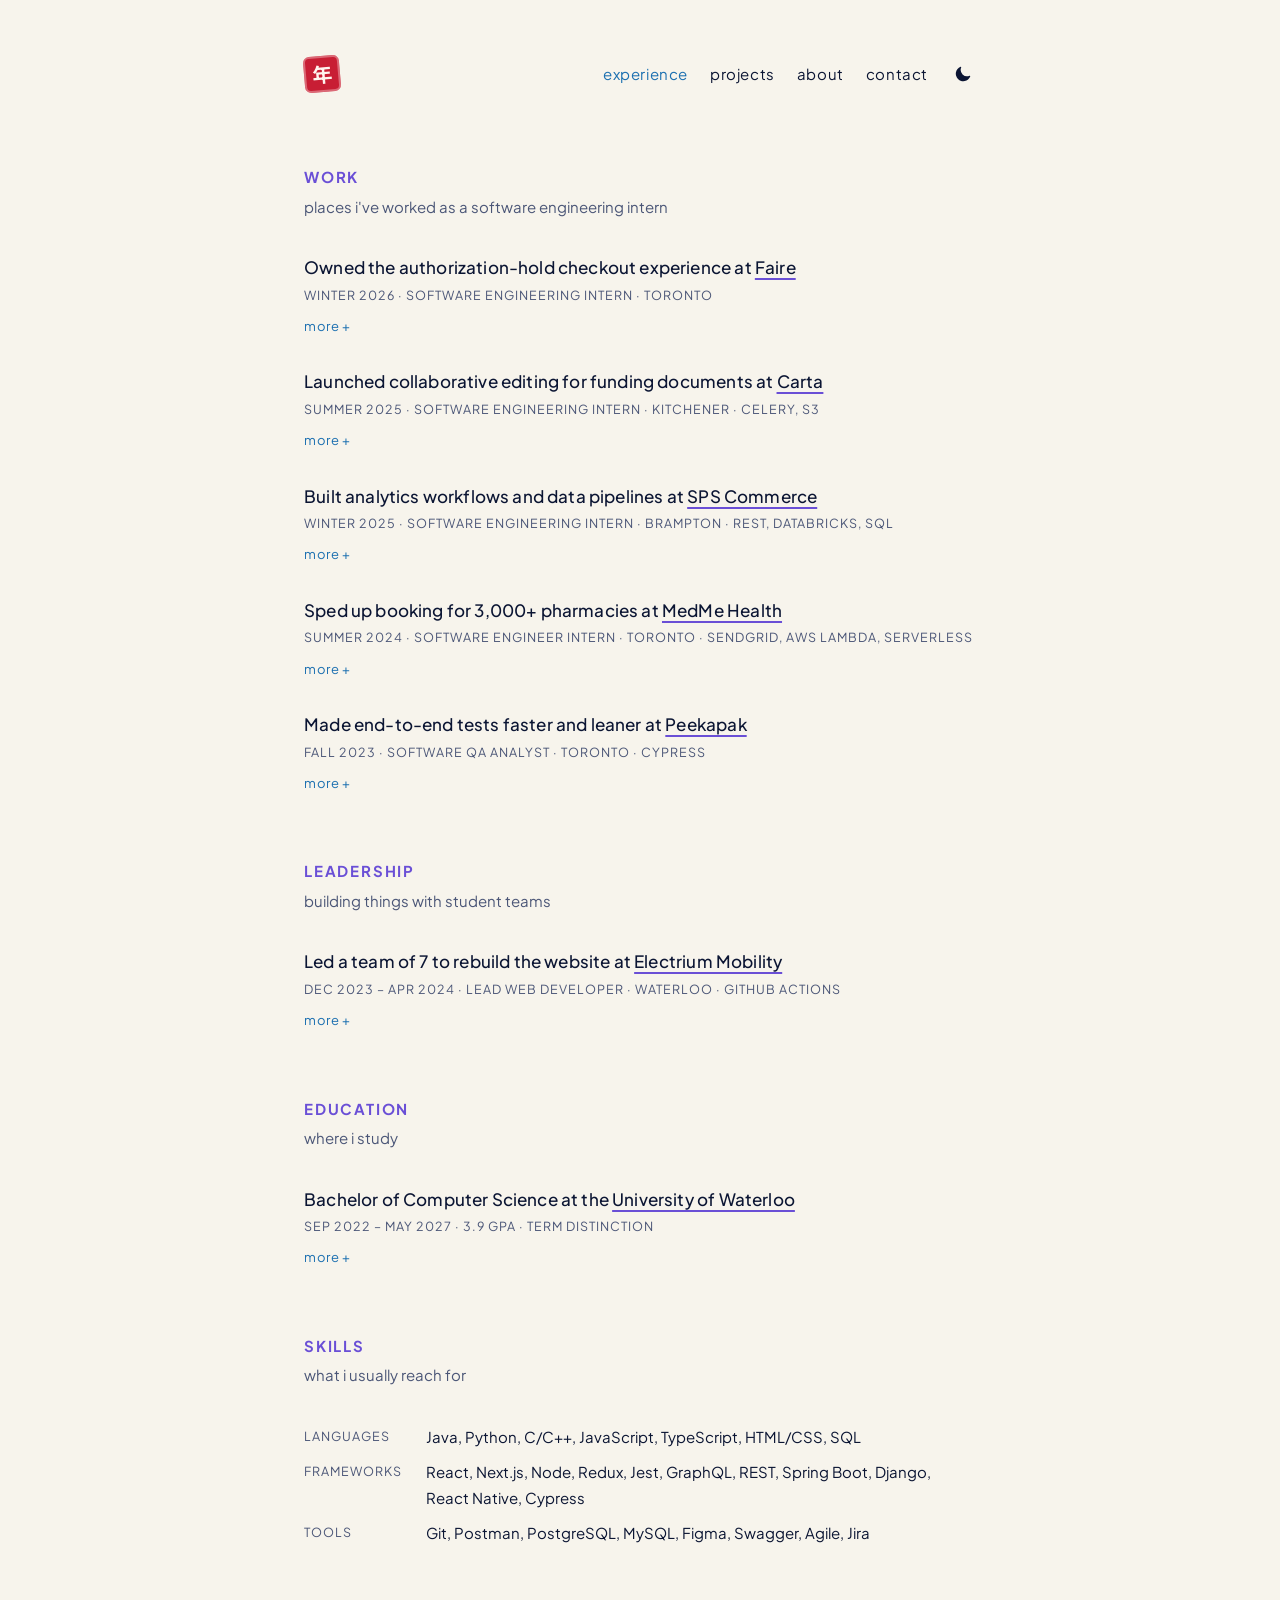
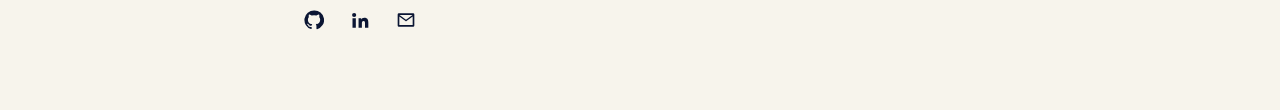
==== commit 671239f4: "Use 年 for the seal logo and favicon" ====
--- a/index.html
+++ b/index.html
@@ -19,8 +19,7 @@
 <body>
   <div class="page">
     <header class="site-head">
-      <!-- TODO: swap 安 for a character from your Chinese name (also in assets/favicon.svg). -->
-      <a class="seal" href="index.html" aria-label="Andrew Au, home" lang="zh-Hant">安</a>
+      <a class="seal" href="index.html" aria-label="Andrew Au, home" lang="zh-Hant">年</a>
       <nav class="site-nav" aria-label="Main">
         <a href="index.html" aria-current="page">experience</a>
         <a href="projects.html">projects</a>
